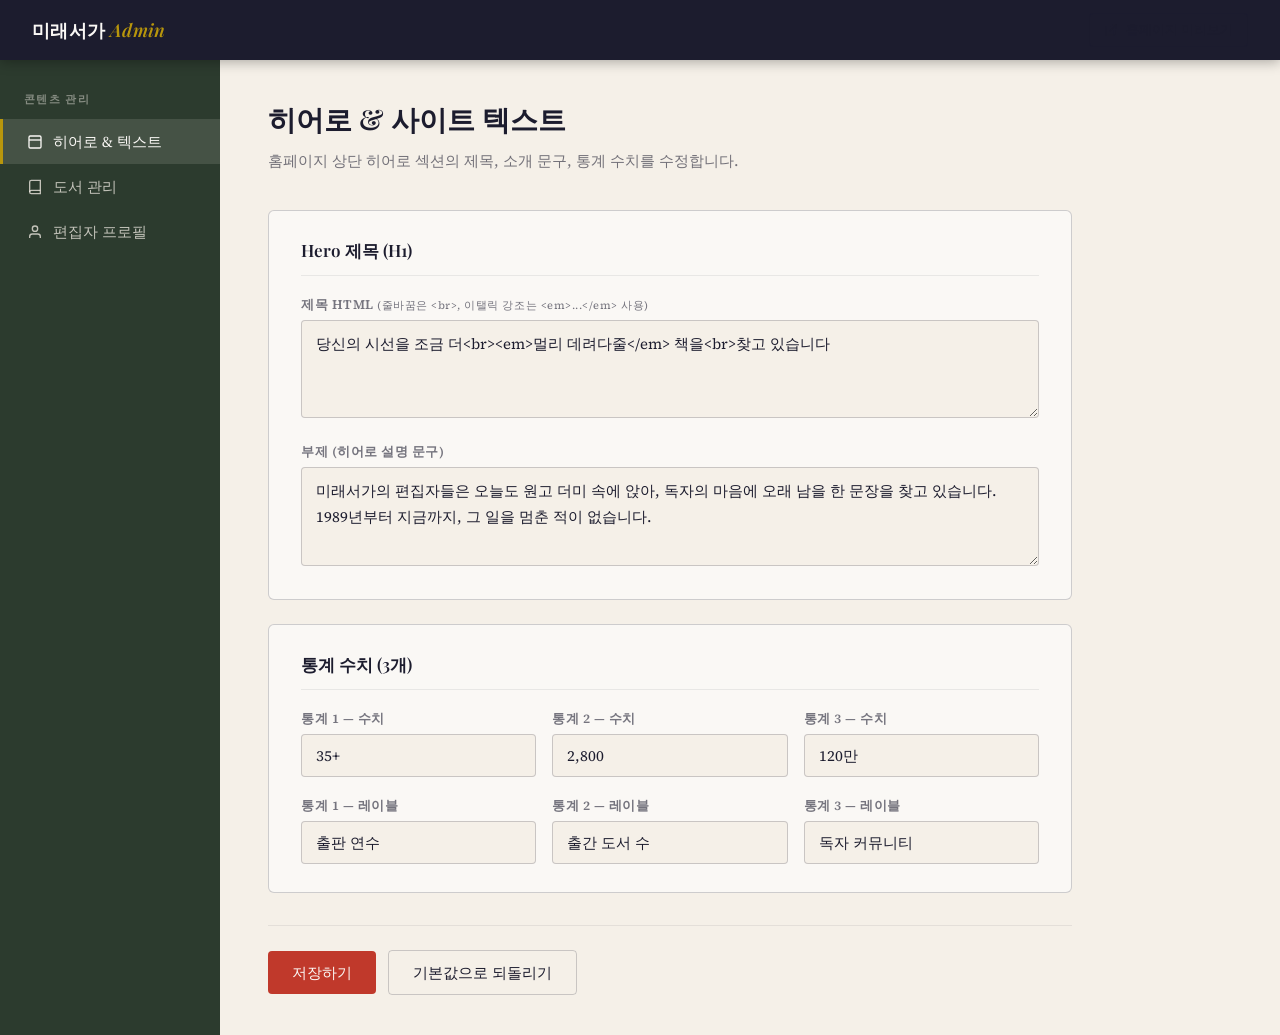
==== admin.html @ c682485c "feat: 미래서가 정적 어드민 페이지 + CMS 로더 추가 admin.html — localStorage 기반 콘텐츠 관리 어드민 - 히어로 H1/부제/통계 수치 편집 - 신간/" ====
<!DOCTYPE html>
<html lang="ko">
<head>
  <meta charset="UTF-8">
  <meta name="viewport" content="width=device-width, initial-scale=1.0">
  <title>미래서가 어드민</title>
  <link rel="preconnect" href="https://fonts.googleapis.com">
  <link rel="preconnect" href="https://fonts.gstatic.com" crossorigin>
  <link href="https://fonts.googleapis.com/css2?family=Playfair+Display:wght@400;600;700&family=Source+Serif+4:opsz,wght@8..60,300;8..60,400;8..60,600&display=swap" rel="stylesheet">
  <style>
    :root {
      --ink:       #1C1C2E;
      --parchment: #F5F0E8;
      --parch-lt:  #FAF8F5;
      --vermilion: #C0392B;
      --verm-dk:   #9B2D22;
      --gold:      #B8960C;
      --moss:      #2C3B2E;
      --ink-60:    rgba(28,28,46,0.6);
      --ink-20:    rgba(28,28,46,0.2);
      --ink-08:    rgba(28,28,46,0.08);
      --success:   #2C6E49;
      --font-d: 'Playfair Display', Georgia, serif;
      --font-b: 'Source Serif 4', Georgia, serif;
      --radius: 6px;
      --shadow: 0 2px 8px rgba(28,28,46,0.1);
    }

    *, *::before, *::after { box-sizing: border-box; margin: 0; padding: 0; }

    body {
      font-family: var(--font-b);
      background: var(--parchment);
      color: var(--ink);
      min-height: 100vh;
    }

    /* ── TOP BAR ── */
    .topbar {
      position: sticky;
      top: 0;
      z-index: 100;
      background: var(--ink);
      color: var(--parch-lt);
      display: flex;
      align-items: center;
      justify-content: space-between;
      padding: 0 32px;
      height: 60px;
      box-shadow: 0 2px 12px rgba(0,0,0,0.3);
    }
    .topbar__brand {
      font-family: var(--font-d);
      font-size: 1.125rem;
      font-weight: 600;
      letter-spacing: 0.02em;
    }
    .topbar__brand span {
      color: var(--gold);
      font-style: italic;
    }
    .topbar__actions { display: flex; gap: 12px; align-items: center; }

    /* ── LAYOUT ── */
    .layout {
      display: grid;
      grid-template-columns: 220px 1fr;
      min-height: calc(100vh - 60px);
    }

    /* ── SIDEBAR ── */
    .sidebar {
      background: var(--moss);
      padding: 32px 0;
    }
    .sidebar__label {
      font-family: var(--font-b);
      font-size: 0.6875rem;
      font-weight: 600;
      letter-spacing: 0.12em;
      text-transform: uppercase;
      color: rgba(245,240,232,0.45);
      padding: 0 24px 12px;
    }
    .sidebar__nav { list-style: none; }
    .sidebar__nav li { display: block; }
    .sidebar__nav a {
      display: flex;
      align-items: center;
      gap: 10px;
      padding: 12px 24px;
      color: rgba(245,240,232,0.75);
      text-decoration: none;
      font-size: 0.9375rem;
      border-left: 3px solid transparent;
      transition: all 0.2s;
    }
    .sidebar__nav a:hover {
      background: rgba(245,240,232,0.08);
      color: var(--parch-lt);
    }
    .sidebar__nav a.active {
      background: rgba(245,240,232,0.12);
      color: var(--parch-lt);
      border-left-color: var(--gold);
    }
    .sidebar__nav a svg { width: 16px; height: 16px; flex-shrink: 0; }

    /* ── MAIN ── */
    .main {
      padding: 40px 48px;
      max-width: 900px;
    }

    .section-panel { display: none; }
    .section-panel.active { display: block; }

    .panel-title {
      font-family: var(--font-d);
      font-size: 1.75rem;
      font-weight: 600;
      margin-bottom: 8px;
    }
    .panel-desc {
      color: var(--ink-60);
      font-size: 0.9375rem;
      margin-bottom: 36px;
      line-height: 1.7;
    }

    /* ── CARD ── */
    .card {
      background: var(--parch-lt);
      border: 1px solid var(--ink-20);
      border-radius: var(--radius);
      padding: 28px 32px;
      margin-bottom: 24px;
    }
    .card__title {
      font-family: var(--font-d);
      font-size: 1.0625rem;
      font-weight: 600;
      margin-bottom: 20px;
      padding-bottom: 12px;
      border-bottom: 1px solid var(--ink-08);
    }

    /* ── FORM ── */
    .field { margin-bottom: 20px; }
    .field:last-child { margin-bottom: 0; }

    label {
      display: block;
      font-size: 0.8125rem;
      font-weight: 600;
      letter-spacing: 0.04em;
      margin-bottom: 6px;
      color: var(--ink-60);
    }

    input[type="text"],
    input[type="number"],
    textarea,
    select {
      width: 100%;
      padding: 10px 14px;
      font-family: var(--font-b);
      font-size: 0.9375rem;
      color: var(--ink);
      background: var(--parchment);
      border: 1px solid var(--ink-20);
      border-radius: 4px;
      outline: none;
      transition: border-color 0.2s;
    }
    input:focus, textarea:focus, select:focus {
      border-color: var(--vermilion);
    }
    textarea { resize: vertical; line-height: 1.7; }

    .field-row {
      display: grid;
      grid-template-columns: 1fr 1fr;
      gap: 16px;
    }
    .field-row--3 { grid-template-columns: 1fr 1fr 1fr; }

    /* ── BOOK ITEM ── */
    .book-item {
      border: 1px solid var(--ink-20);
      border-radius: var(--radius);
      padding: 20px 24px;
      margin-bottom: 16px;
      background: var(--parchment);
      position: relative;
    }
    .book-item__header {
      display: flex;
      align-items: center;
      justify-content: space-between;
      margin-bottom: 16px;
      cursor: pointer;
      user-select: none;
    }
    .book-item__num {
      font-family: var(--font-d);
      font-size: 0.875rem;
      font-weight: 600;
      color: var(--gold);
    }
    .book-item__preview {
      font-size: 0.9rem;
      color: var(--ink-60);
      flex: 1;
      margin-left: 12px;
    }
    .book-item__toggle {
      background: none;
      border: 1px solid var(--ink-20);
      border-radius: 4px;
      padding: 4px 10px;
      font-size: 0.8rem;
      font-family: var(--font-b);
      cursor: pointer;
      color: var(--ink-60);
      transition: all 0.2s;
    }
    .book-item__toggle:hover { border-color: var(--vermilion); color: var(--vermilion); }
    .book-item__fields { display: none; }
    .book-item__fields.open { display: block; }

    /* ── BADGE SELECT ── */
    .badge-options { display: flex; gap: 8px; flex-wrap: wrap; margin-top: 4px; }
    .badge-opt {
      padding: 5px 14px;
      border-radius: 20px;
      border: 1px solid var(--ink-20);
      font-size: 0.8125rem;
      font-family: var(--font-b);
      cursor: pointer;
      background: transparent;
      color: var(--ink-60);
      transition: all 0.2s;
    }
    .badge-opt.selected {
      background: var(--vermilion);
      border-color: var(--vermilion);
      color: var(--parch-lt);
    }
    .badge-opt[data-val=""] { background: var(--ink-08); border-color: transparent; }

    /* ── BUTTONS ── */
    .btn {
      display: inline-flex;
      align-items: center;
      gap: 8px;
      padding: 11px 24px;
      border-radius: 4px;
      font-family: var(--font-b);
      font-size: 0.9375rem;
      cursor: pointer;
      border: none;
      transition: all 0.2s;
      text-decoration: none;
    }
    .btn--primary {
      background: var(--vermilion);
      color: var(--parch-lt);
    }
    .btn--primary:hover { background: var(--verm-dk); }
    .btn--ghost {
      background: transparent;
      color: var(--ink);
      border: 1px solid var(--ink-20);
    }
    .btn--ghost:hover { border-color: var(--ink); }
    .btn--success {
      background: var(--success);
      color: var(--parch-lt);
    }
    .btn--sm {
      padding: 7px 14px;
      font-size: 0.8125rem;
    }

    .action-bar {
      display: flex;
      align-items: center;
      gap: 12px;
      margin-top: 32px;
      padding-top: 24px;
      border-top: 1px solid var(--ink-08);
    }

    /* ── TOAST ── */
    .toast {
      position: fixed;
      bottom: 32px;
      right: 32px;
      background: var(--moss);
      color: var(--parch-lt);
      padding: 14px 24px;
      border-radius: var(--radius);
      font-size: 0.9375rem;
      box-shadow: 0 4px 16px rgba(0,0,0,0.2);
      transform: translateY(20px);
      opacity: 0;
      transition: all 0.3s;
      z-index: 999;
      pointer-events: none;
    }
    .toast.show { transform: translateY(0); opacity: 1; }
    .toast.error { background: var(--vermilion); }

    /* ── STAT ROWS ── */
    .stat-grid { display: grid; grid-template-columns: 1fr 1fr 1fr; gap: 16px; }

    /* ── COVER PREVIEW ── */
    .cover-preview {
      width: 48px;
      height: 64px;
      border-radius: 2px;
      flex-shrink: 0;
      display: inline-block;
    }

    /* match cover colors from mirae-seoga.html */
    .cover--1 { background: linear-gradient(145deg, #2C3B2E 0%, #1a2418 100%); }
    .cover--2 { background: linear-gradient(145deg, #3D5A7A 0%, #243650 100%); }
    .cover--3 { background: linear-gradient(145deg, #7A3D3D 0%, #501f1f 100%); }
    .cover--4 { background: linear-gradient(145deg, #7A6B3D 0%, #50421f 100%); }
    .cover--5 { background: linear-gradient(145deg, #1C1C2E 0%, #0e0e17 100%); }
    .cover--6 { background: linear-gradient(145deg, #4A6741 0%, #2d4028 100%); }
    .cover--7 { background: linear-gradient(145deg, #C0392B 0%, #7B2419 100%); }
    .cover--8 { background: linear-gradient(145deg, #5A4A7A 0%, #362d4d 100%); }

    .book-item__header-left {
      display: flex;
      align-items: center;
      gap: 12px;
      flex: 1;
    }

    .tab-nav {
      display: flex;
      gap: 0;
      margin-bottom: 24px;
      border-bottom: 2px solid var(--ink-20);
    }
    .tab-nav button {
      background: none;
      border: none;
      padding: 12px 24px;
      font-family: var(--font-b);
      font-size: 0.9375rem;
      color: var(--ink-60);
      cursor: pointer;
      border-bottom: 2px solid transparent;
      margin-bottom: -2px;
      transition: all 0.2s;
    }
    .tab-nav button.active {
      color: var(--vermilion);
      border-bottom-color: var(--vermilion);
    }
    .tab-content { display: none; }
    .tab-content.active { display: block; }

    hr.divider { border: none; border-top: 1px solid var(--ink-08); margin: 28px 0; }

    @media (max-width: 768px) {
      .layout { grid-template-columns: 1fr; }
      .sidebar { display: none; }
      .main { padding: 24px 20px; }
      .field-row, .field-row--3, .stat-grid { grid-template-columns: 1fr; }
    }
  </style>
</head>
<body>

<!-- TOP BAR -->
<header class="topbar">
  <div class="topbar__brand">미래서가 <span>Admin</span></div>
  <div class="topbar__actions">
    <a href="mirae-seoga.html" target="_blank" class="btn btn--ghost btn--sm">
      <svg width="14" height="14" viewBox="0 0 24 24" fill="none" stroke="currentColor" stroke-width="2"><path d="M18 13v6a2 2 0 0 1-2 2H5a2 2 0 0 1-2-2V8a2 2 0 0 1 2-2h6"/><polyline points="15 3 21 3 21 9"/><line x1="10" y1="14" x2="21" y2="3"/></svg>
      홈페이지 미리보기
    </a>
  </div>
</header>

<div class="layout">

  <!-- SIDEBAR -->
  <aside class="sidebar">
    <p class="sidebar__label">콘텐츠 관리</p>
    <ul class="sidebar__nav">
      <li>
        <a href="#" class="active" data-panel="hero">
          <svg viewBox="0 0 24 24" fill="none" stroke="currentColor" stroke-width="2"><rect x="3" y="3" width="18" height="18" rx="2"/><path d="M3 9h18"/></svg>
          히어로 & 텍스트
        </a>
      </li>
      <li>
        <a href="#" data-panel="books">
          <svg viewBox="0 0 24 24" fill="none" stroke="currentColor" stroke-width="2"><path d="M4 19.5A2.5 2.5 0 0 1 6.5 17H20"/><path d="M6.5 2H20v20H6.5A2.5 2.5 0 0 1 4 19.5v-15A2.5 2.5 0 0 1 6.5 2z"/></svg>
          도서 관리
        </a>
      </li>
      <li>
        <a href="#" data-panel="editor">
          <svg viewBox="0 0 24 24" fill="none" stroke="currentColor" stroke-width="2"><path d="M20 21v-2a4 4 0 0 0-4-4H8a4 4 0 0 0-4 4v2"/><circle cx="12" cy="7" r="4"/></svg>
          편집자 프로필
        </a>
      </li>
    </ul>
  </aside>

  <!-- MAIN -->
  <main class="main">

    <!-- ── HERO PANEL ── -->
    <div class="section-panel active" id="panel-hero">
      <h1 class="panel-title">히어로 & 사이트 텍스트</h1>
      <p class="panel-desc">홈페이지 상단 히어로 섹션의 제목, 소개 문구, 통계 수치를 수정합니다.</p>

      <div class="card">
        <p class="card__title">Hero 제목 (H1)</p>
        <div class="field">
          <label>제목 HTML <small style="font-weight:400; color:var(--ink-60)">(줄바꿈은 &lt;br&gt;, 이탤릭 강조는 &lt;em&gt;...&lt;/em&gt; 사용)</small></label>
          <textarea id="f-hero-h1" rows="3" placeholder="당신의 시선을 조금 더&lt;br&gt;&lt;em&gt;멀리 데려다줄&lt;/em&gt; 책을&lt;br&gt;찾고 있습니다"></textarea>
        </div>
        <div class="field">
          <label>부제 (히어로 설명 문구)</label>
          <textarea id="f-hero-subtext" rows="3" placeholder="미래서가의 편집자들은 오늘도..."></textarea>
        </div>
      </div>

      <div class="card">
        <p class="card__title">통계 수치 (3개)</p>
        <div class="stat-grid" id="stats-container"></div>
      </div>

      <div class="action-bar">
        <button class="btn btn--primary" onclick="saveHero()">저장하기</button>
        <button class="btn btn--ghost" onclick="resetHero()">기본값으로 되돌리기</button>
      </div>
    </div>

    <!-- ── BOOKS PANEL ── -->
    <div class="section-panel" id="panel-books">
      <h1 class="panel-title">도서 관리</h1>
      <p class="panel-desc">신간 탭과 베스트셀러 탭의 도서 목록을 수정합니다. 각 탭 최대 4권.</p>

      <div class="tab-nav">
        <button class="active" data-books-tab="new">신간 도서</button>
        <button data-books-tab="best">베스트셀러</button>
      </div>

      <div class="tab-content active" id="books-tab-new">
        <div id="books-new-list"></div>
      </div>
      <div class="tab-content" id="books-tab-best">
        <div id="books-best-list"></div>
      </div>

      <div class="action-bar">
        <button class="btn btn--primary" onclick="saveBooks()">저장하기</button>
        <button class="btn btn--ghost" onclick="resetBooks()">기본값으로 되돌리기</button>
      </div>
    </div>

    <!-- ── EDITOR PANEL ── -->
    <div class="section-panel" id="panel-editor">
      <h1 class="panel-title">편집자 프로필</h1>
      <p class="panel-desc">홈페이지 '편집자의 말' 섹션 인용구, 본문, 서명을 수정합니다.</p>

      <div class="card">
        <p class="card__title">인용구 (blockquote)</p>
        <div class="field">
          <label>편집자 인용 문구</label>
          <textarea id="f-ed-quote" rows="3" placeholder="책 한 권이 세상에 나오기까지..."></textarea>
        </div>
      </div>

      <div class="card">
        <p class="card__title">편집자의 말 본문</p>
        <div class="field">
          <label>첫 번째 문단</label>
          <textarea id="f-ed-body1" rows="4"></textarea>
        </div>
        <div class="field">
          <label>두 번째 문단</label>
          <textarea id="f-ed-body2" rows="4"></textarea>
        </div>
      </div>

      <div class="card">
        <p class="card__title">서명</p>
        <div class="field">
          <label>서명 텍스트 (직함 + 이름)</label>
          <input type="text" id="f-ed-sig" placeholder="미래서가 편집장  김서연">
        </div>
      </div>

      <div class="action-bar">
        <button class="btn btn--primary" onclick="saveEditor()">저장하기</button>
        <button class="btn btn--ghost" onclick="resetEditor()">기본값으로 되돌리기</button>
      </div>
    </div>

  </main>
</div>

<!-- TOAST -->
<div class="toast" id="toast"></div>

<script>
// ── DEFAULT DATA ──
var DEFAULTS = {
  hero: {
    h1: '당신의 시선을 조금 더<br><em>멀리 데려다줄</em> 책을<br>찾고 있습니다',
    subtext: '미래서가의 편집자들은 오늘도 원고 더미 속에 앉아, 독자의 마음에 오래 남을 한 문장을 찾고 있습니다. 1989년부터 지금까지, 그 일을 멈춘 적이 없습니다.',
    stats: [
      { num: '35+',   label: '출판 연수' },
      { num: '2,800', label: '출간 도서 수' },
      { num: '120만', label: '독자 커뮤니티' }
    ]
  },
  books: {
    newArrivals: [
      { title: '적막의 도서관', author: '김도윤', genre: '소설',  price: '16,800원', badge: '신간',  coverClass: 'cover--1' },
      { title: '여름이 오래',   author: '이하은', genre: '소설',  price: '15,000원', badge: '신간',  coverClass: 'cover--2' },
      { title: '북쪽의 언어',   author: '박서준', genre: '인문',  price: '18,000원', badge: '',     coverClass: 'cover--3' },
      { title: '오래된 정원의 시간', author: '최지영', genre: '에세이', price: '14,500원', badge: '화제작', coverClass: 'cover--4' }
    ],
    bestsellers: [
      { title: '밤의 목소리', author: '정수아', genre: '소설', price: '16,000원', badge: '1위', coverClass: 'cover--5' },
      { title: '철학의 위로', author: '한유진', genre: '철학', price: '17,000원', badge: '2위', coverClass: 'cover--6' },
      { title: '백 년의 편지', author: '오민준', genre: '역사', price: '19,500원', badge: '3위', coverClass: 'cover--7' },
      { title: '조용한 혁명', author: '임지현', genre: '사회', price: '15,800원', badge: '',    coverClass: 'cover--8' }
    ]
  },
  editor: {
    quote: '책 한 권이 세상에 나오기까지, 수십 번의 퇴고와 수백 번의 망설임이 있습니다. 우리가 독자에게 건네는 것은 종이와 잉크가 아니라, 오래 품어온 질문입니다.',
    body1: '미래서가는 빠르게 만들지 않습니다. 한 권의 책이 독자의 손에 닿기까지, 때로는 3년이 걸리기도 합니다. 그 시간 동안 편집자는 저자와 함께 앉아, 문장 하나하나가 제 무게를 갖도록 다듬습니다.',
    body2: '우리가 출판하는 것은 정보가 아닙니다. 독자의 삶에 오래 남을 경험입니다. 그 믿음이 1989년부터 지금까지 미래서가를 움직이게 하는 힘입니다.',
    sig: '미래서가 편집장  김서연'
  }
};

var COVER_CLASSES = ['cover--1','cover--2','cover--3','cover--4','cover--5','cover--6','cover--7','cover--8'];
var BADGE_OPTIONS = ['신간','화제작','추천','베스트','1위','2위','3위','4위',''];

// ── STORAGE ──
function load() {
  try {
    var raw = localStorage.getItem('miraeSeogaData');
    return raw ? JSON.parse(raw) : JSON.parse(JSON.stringify(DEFAULTS));
  } catch(e) {
    return JSON.parse(JSON.stringify(DEFAULTS));
  }
}

function save(data) {
  localStorage.setItem('miraeSeogaData', JSON.stringify(data));
}

// ── TOAST ──
function showToast(msg, isError) {
  var el = document.getElementById('toast');
  el.textContent = msg;
  el.className = 'toast show' + (isError ? ' error' : '');
  clearTimeout(el._t);
  el._t = setTimeout(function(){ el.className = 'toast'; }, 2800);
}

// ── SIDEBAR NAV ──
document.querySelectorAll('.sidebar__nav a').forEach(function(a) {
  a.addEventListener('click', function(e) {
    e.preventDefault();
    var panel = a.dataset.panel;
    document.querySelectorAll('.sidebar__nav a').forEach(function(x){ x.classList.remove('active'); });
    document.querySelectorAll('.section-panel').forEach(function(x){ x.classList.remove('active'); });
    a.classList.add('active');
    document.getElementById('panel-' + panel).classList.add('active');
  });
});

// ── BOOKS TAB NAV ──
document.querySelectorAll('[data-books-tab]').forEach(function(btn) {
  btn.addEventListener('click', function() {
    var tab = btn.dataset.booksTab;
    document.querySelectorAll('[data-books-tab]').forEach(function(b){ b.classList.remove('active'); });
    document.querySelectorAll('.tab-content').forEach(function(c){ c.classList.remove('active'); });
    btn.classList.add('active');
    document.getElementById('books-tab-' + tab).classList.add('active');
  });
});

// ── HERO ──
function renderHero(d) {
  document.getElementById('f-hero-h1').value = d.h1 || '';
  document.getElementById('f-hero-subtext').value = d.subtext || '';

  var sc = document.getElementById('stats-container');
  sc.innerHTML = '';
  (d.stats || []).forEach(function(s, i) {
    var div = document.createElement('div');
    div.innerHTML =
      '<div class="field"><label>통계 ' + (i+1) + ' — 수치</label>' +
      '<input type="text" data-stat-i="' + i + '" data-stat-key="num" value="' + esc(s.num) + '"></div>' +
      '<div class="field"><label>통계 ' + (i+1) + ' — 레이블</label>' +
      '<input type="text" data-stat-i="' + i + '" data-stat-key="label" value="' + esc(s.label) + '"></div>';
    sc.appendChild(div);
  });
}

function collectHero(data) {
  data.hero.h1 = document.getElementById('f-hero-h1').value.trim();
  data.hero.subtext = document.getElementById('f-hero-subtext').value.trim();
  document.querySelectorAll('[data-stat-i]').forEach(function(el) {
    var i = parseInt(el.dataset.statI);
    var key = el.dataset.statKey;
    if (!data.hero.stats[i]) data.hero.stats[i] = {};
    data.hero.stats[i][key] = el.value.trim();
  });
}

function saveHero() {
  var data = load();
  collectHero(data);
  save(data);
  showToast('히어로 섹션이 저장되었습니다.');
}

function resetHero() {
  var data = load();
  data.hero = JSON.parse(JSON.stringify(DEFAULTS.hero));
  save(data);
  renderHero(data.hero);
  showToast('기본값으로 되돌렸습니다.');
}

// ── BOOKS ──
function renderBookList(books, containerId, tabKey) {
  var el = document.getElementById(containerId);
  el.innerHTML = '';
  (books || []).forEach(function(b, i) {
    el.appendChild(buildBookItem(b, i, tabKey));
  });
}

function buildBookItem(b, i, tabKey) {
  var wrap = document.createElement('div');
  wrap.className = 'book-item';
  wrap.dataset.idx = i;
  wrap.dataset.tab = tabKey;

  // badge options html
  var badgeHtml = BADGE_OPTIONS.map(function(opt) {
    var sel = (b.badge || '') === opt ? ' selected' : '';
    var label = opt === '' ? '없음' : opt;
    return '<button type="button" class="badge-opt' + sel + '" data-val="' + opt + '">' + label + '</button>';
  }).join('');

  // cover options
  var coverOpts = COVER_CLASSES.map(function(c) {
    var sel = (b.coverClass || 'cover--1') === c ? ' selected="selected"' : '';
    return '<option value="' + c + '"' + sel + '>' + c + '</option>';
  }).join('');

  wrap.innerHTML =
    '<div class="book-item__header">' +
      '<div class="book-item__header-left">' +
        '<div class="cover-preview ' + (b.coverClass || 'cover--1') + '"></div>' +
        '<span class="book-item__num">#' + (i+1) + '</span>' +
        '<span class="book-item__preview">' + esc(b.title || '제목 없음') + ' — ' + esc(b.author || '') + '</span>' +
      '</div>' +
      '<button type="button" class="book-item__toggle">편집</button>' +
    '</div>' +
    '<div class="book-item__fields">' +
      '<div class="field-row">' +
        '<div class="field"><label>제목</label><input type="text" name="title" value="' + esc(b.title) + '"></div>' +
        '<div class="field"><label>저자</label><input type="text" name="author" value="' + esc(b.author) + '"></div>' +
      '</div>' +
      '<div class="field-row--3 field-row">' +
        '<div class="field"><label>장르</label><input type="text" name="genre" value="' + esc(b.genre||'') + '"></div>' +
        '<div class="field"><label>가격</label><input type="text" name="price" value="' + esc(b.price||'') + '"></div>' +
        '<div class="field"><label>커버 색상</label><select name="coverClass">' + coverOpts + '</select></div>' +
      '</div>' +
      '<div class="field"><label>배지</label><div class="badge-options">' + badgeHtml + '</div></div>' +
    '</div>';

  // toggle expand
  wrap.querySelector('.book-item__toggle').addEventListener('click', function() {
    var fields = wrap.querySelector('.book-item__fields');
    var isOpen = fields.classList.toggle('open');
    this.textContent = isOpen ? '접기' : '편집';
  });

  // badge select
  wrap.querySelectorAll('.badge-opt').forEach(function(btn) {
    btn.addEventListener('click', function() {
      wrap.querySelectorAll('.badge-opt').forEach(function(b){ b.classList.remove('selected'); });
      btn.classList.add('selected');
    });
  });

  // live preview cover
  wrap.querySelector('select[name="coverClass"]').addEventListener('change', function() {
    var prev = wrap.querySelector('.cover-preview');
    prev.className = 'cover-preview ' + this.value;
  });

  // live preview title
  wrap.querySelector('input[name="title"]').addEventListener('input', function() {
    wrap.querySelector('.book-item__preview').textContent =
      this.value + ' — ' + (wrap.querySelector('input[name="author"]').value || '');
  });

  return wrap;
}

function collectBooks(data) {
  ['new','best'].forEach(function(tab) {
    var key = tab === 'new' ? 'newArrivals' : 'bestsellers';
    var listId = 'books-' + tab + '-list';
    var items = document.querySelectorAll('#' + listId + ' .book-item');
    data.books[key] = Array.from(items).map(function(item) {
      var selBadge = item.querySelector('.badge-opt.selected');
      return {
        title:      item.querySelector('input[name="title"]').value.trim(),
        author:     item.querySelector('input[name="author"]').value.trim(),
        genre:      item.querySelector('input[name="genre"]').value.trim(),
        price:      item.querySelector('input[name="price"]').value.trim(),
        coverClass: item.querySelector('select[name="coverClass"]').value,
        badge:      selBadge ? selBadge.dataset.val : ''
      };
    });
  });
}

function saveBooks() {
  var data = load();
  collectBooks(data);
  save(data);
  showToast('도서 목록이 저장되었습니다.');
}

function resetBooks() {
  var data = load();
  data.books = JSON.parse(JSON.stringify(DEFAULTS.books));
  save(data);
  renderBookList(data.books.newArrivals, 'books-new-list', 'new');
  renderBookList(data.books.bestsellers, 'books-best-list', 'best');
  showToast('기본값으로 되돌렸습니다.');
}

// ── EDITOR ──
function renderEditor(d) {
  document.getElementById('f-ed-quote').value = d.quote || '';
  document.getElementById('f-ed-body1').value = d.body1 || '';
  document.getElementById('f-ed-body2').value = d.body2 || '';
  document.getElementById('f-ed-sig').value   = d.sig   || '';
}

function saveEditor() {
  var data = load();
  data.editor.quote = document.getElementById('f-ed-quote').value.trim();
  data.editor.body1 = document.getElementById('f-ed-body1').value.trim();
  data.editor.body2 = document.getElementById('f-ed-body2').value.trim();
  data.editor.sig   = document.getElementById('f-ed-sig').value.trim();
  save(data);
  showToast('편집자 프로필이 저장되었습니다.');
}

function resetEditor() {
  var data = load();
  data.editor = JSON.parse(JSON.stringify(DEFAULTS.editor));
  save(data);
  renderEditor(data.editor);
  showToast('기본값으로 되돌렸습니다.');
}

// ── UTILS ──
function esc(s) {
  return String(s || '').replace(/&/g,'&amp;').replace(/</g,'&lt;').replace(/>/g,'&gt;').replace(/"/g,'&quot;');
}

// ── INIT ──
(function init() {
  var data = load();
  renderHero(data.hero);
  renderBookList(data.books.newArrivals, 'books-new-list', 'new');
  renderBookList(data.books.bestsellers, 'books-best-list', 'best');
  renderEditor(data.editor);
})();
</script>
</body>
</html>
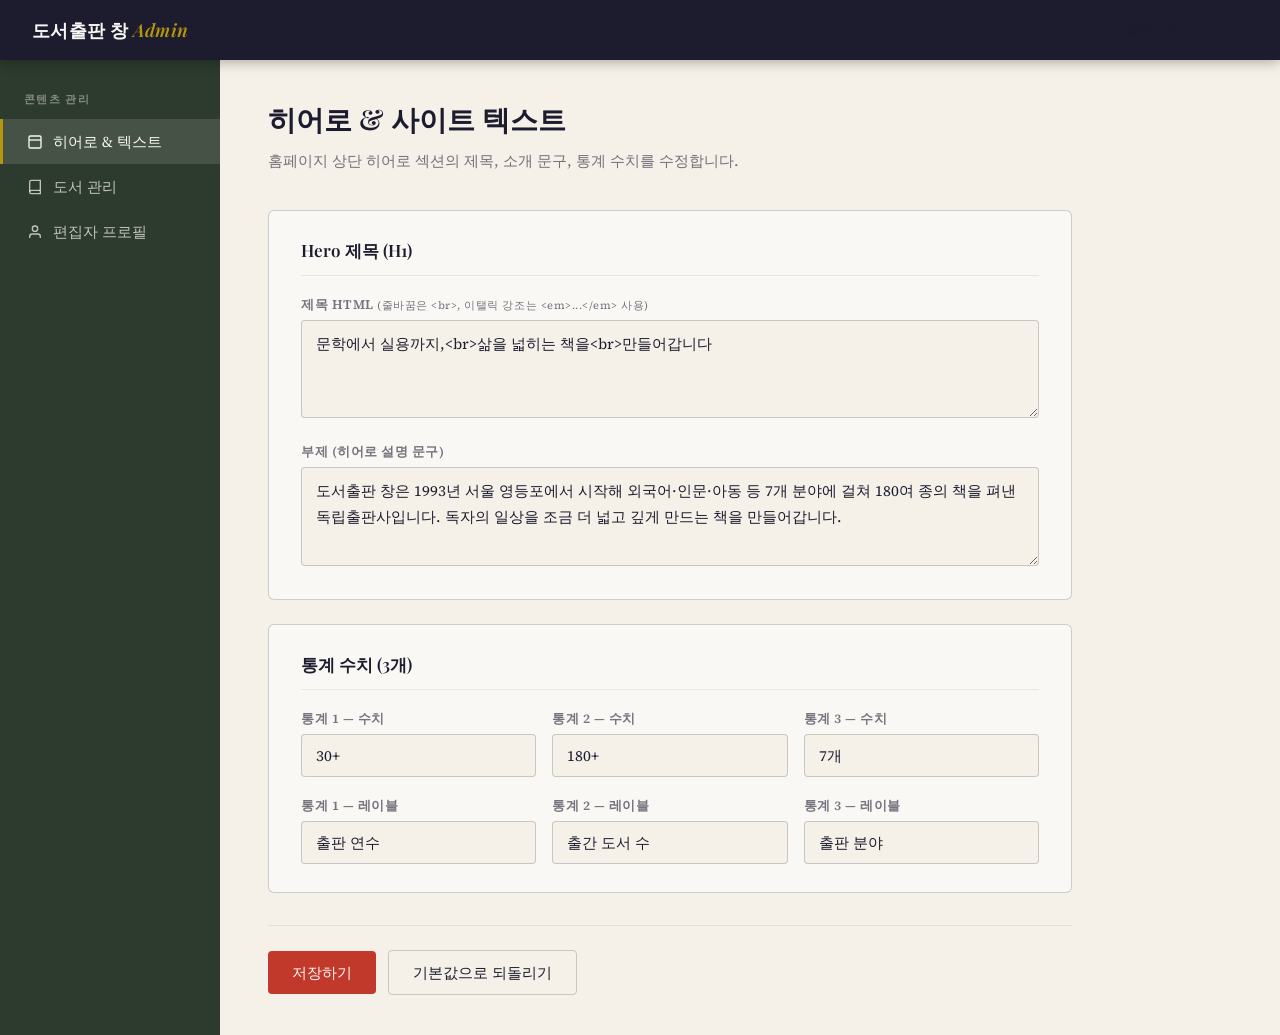
==== commit 047365b3: "feat: 도서출판 창 실제 콘텐츠 마이그레이션 changbook.com의 실제 도서, 출판사 정보, 연락처를 mirae-seoga.html에 반영. admin.html DEFAU" ====
--- a/admin.html
+++ b/admin.html
@@ -3,7 +3,7 @@
 <head>
   <meta charset="UTF-8">
   <meta name="viewport" content="width=device-width, initial-scale=1.0">
-  <title>미래서가 어드민</title>
+  <title>도서출판 창 어드민</title>
   <link rel="preconnect" href="https://fonts.googleapis.com">
   <link rel="preconnect" href="https://fonts.gstatic.com" crossorigin>
   <link href="https://fonts.googleapis.com/css2?family=Playfair+Display:wght@400;600;700&family=Source+Serif+4:opsz,wght@8..60,300;8..60,400;8..60,600&display=swap" rel="stylesheet">
@@ -380,7 +380,7 @@
 
 <!-- TOP BAR -->
 <header class="topbar">
-  <div class="topbar__brand">미래서가 <span>Admin</span></div>
+  <div class="topbar__brand">도서출판 창 <span>Admin</span></div>
   <div class="topbar__actions">
     <a href="mirae-seoga.html" target="_blank" class="btn btn--ghost btn--sm">
       <svg width="14" height="14" viewBox="0 0 24 24" fill="none" stroke="currentColor" stroke-width="2"><path d="M18 13v6a2 2 0 0 1-2 2H5a2 2 0 0 1-2-2V8a2 2 0 0 1 2-2h6"/><polyline points="15 3 21 3 21 9"/><line x1="10" y1="14" x2="21" y2="3"/></svg>
@@ -432,7 +432,7 @@
         </div>
         <div class="field">
           <label>부제 (히어로 설명 문구)</label>
-          <textarea id="f-hero-subtext" rows="3" placeholder="미래서가의 편집자들은 오늘도..."></textarea>
+          <textarea id="f-hero-subtext" rows="3" placeholder="도서출판 창은 1993년 서울 영등포에서 시작해..."></textarea>
         </div>
       </div>
 
@@ -499,7 +499,7 @@
         <p class="card__title">서명</p>
         <div class="field">
           <label>서명 텍스트 (직함 + 이름)</label>
-          <input type="text" id="f-ed-sig" placeholder="미래서가 편집장  김서연">
+          <input type="text" id="f-ed-sig" placeholder="도서출판 창 대표  이규인">
         </div>
       </div>
 
@@ -519,33 +519,33 @@
 // ── DEFAULT DATA ──
 var DEFAULTS = {
   hero: {
-    h1: '당신의 시선을 조금 더<br><em>멀리 데려다줄</em> 책을<br>찾고 있습니다',
-    subtext: '미래서가의 편집자들은 오늘도 원고 더미 속에 앉아, 독자의 마음에 오래 남을 한 문장을 찾고 있습니다. 1989년부터 지금까지, 그 일을 멈춘 적이 없습니다.',
+    h1: '문학에서 실용까지,<br>삶을 넓히는 책을<br>만들어갑니다',
+    subtext: '도서출판 창은 1993년 서울 영등포에서 시작해 외국어·인문·아동 등 7개 분야에 걸쳐 180여 종의 책을 펴낸 독립출판사입니다. 독자의 일상을 조금 더 넓고 깊게 만드는 책을 만들어갑니다.',
     stats: [
-      { num: '35+',   label: '출판 연수' },
-      { num: '2,800', label: '출간 도서 수' },
-      { num: '120만', label: '독자 커뮤니티' }
+      { num: '30+',  label: '출판 연수' },
+      { num: '180+', label: '출간 도서 수' },
+      { num: '7개',  label: '출판 분야' }
     ]
   },
   books: {
     newArrivals: [
-      { title: '적막의 도서관', author: '김도윤', genre: '소설',  price: '16,800원', badge: '신간',  coverClass: 'cover--1' },
-      { title: '여름이 오래',   author: '이하은', genre: '소설',  price: '15,000원', badge: '신간',  coverClass: 'cover--2' },
-      { title: '북쪽의 언어',   author: '박서준', genre: '인문',  price: '18,000원', badge: '',     coverClass: 'cover--3' },
-      { title: '오래된 정원의 시간', author: '최지영', genre: '에세이', price: '14,500원', badge: '화제작', coverClass: 'cover--4' }
+      { title: '왕초보토탈여행 베트남어회화사전', author: '편집부', genre: '외국어', price: '15,000원', badge: '신간', coverClass: 'cover--1' },
+      { title: '한국 야생 버섯도감 新개정',       author: '편집부', genre: '건강',   price: '46,000원', badge: '신간', coverClass: 'cover--2' },
+      { title: '3단계 왕초보 영어 쓰기교본',      author: '편집부', genre: '외국어', price: '12,000원', badge: '신간', coverClass: 'cover--3' },
+      { title: '플래티넘 스도쿠 중급',            author: '편집부', genre: '아동청소년', price: '8,000원', badge: '신간', coverClass: 'cover--4' }
     ],
     bestsellers: [
-      { title: '밤의 목소리', author: '정수아', genre: '소설', price: '16,000원', badge: '1위', coverClass: 'cover--5' },
-      { title: '철학의 위로', author: '한유진', genre: '철학', price: '17,000원', badge: '2위', coverClass: 'cover--6' },
-      { title: '백 년의 편지', author: '오민준', genre: '역사', price: '19,500원', badge: '3위', coverClass: 'cover--7' },
-      { title: '조용한 혁명', author: '임지현', genre: '사회', price: '15,800원', badge: '',    coverClass: 'cover--8' }
+      { title: '카네기 자기관리론',      author: '데일 카네기', genre: '인문', price: '14,000원', badge: '베스트', coverClass: 'cover--5' },
+      { title: '카네기 처세론',          author: '데일 카네기', genre: '인문', price: '14,000원', badge: '베스트', coverClass: 'cover--6' },
+      { title: '명품숨은그림찾기',       author: '편집부',      genre: '아동청소년', price: '12,000원', badge: '추천', coverClass: 'cover--7' },
+      { title: '어린이 스도쿠 입문편',   author: '편집부',      genre: '아동청소년', price: '10,000원', badge: '추천', coverClass: 'cover--8' }
     ]
   },
   editor: {
-    quote: '책 한 권이 세상에 나오기까지, 수십 번의 퇴고와 수백 번의 망설임이 있습니다. 우리가 독자에게 건네는 것은 종이와 잉크가 아니라, 오래 품어온 질문입니다.',
-    body1: '미래서가는 빠르게 만들지 않습니다. 한 권의 책이 독자의 손에 닿기까지, 때로는 3년이 걸리기도 합니다. 그 시간 동안 편집자는 저자와 함께 앉아, 문장 하나하나가 제 무게를 갖도록 다듬습니다.',
-    body2: '우리가 출판하는 것은 정보가 아닙니다. 독자의 삶에 오래 남을 경험입니다. 그 믿음이 1989년부터 지금까지 미래서가를 움직이게 하는 힘입니다.',
-    sig: '미래서가 편집장  김서연'
+    quote: '좋은 책은 독자의 생활을 조금 더 넓고 깊게 만듭니다. 도서출판 창은 그 믿음 하나로 30년 넘게 책을 만들어왔습니다.',
+    body1: '도서출판 창은 외국어 회화, 인문 교양, 아동 학습, 건강 실용에 이르기까지 독자의 실제 삶에 필요한 책을 만드는 데 집중해왔습니다. 화려한 마케팅보다 책 한 권이 독자의 손에서 오래 머물기를 바랍니다.',
+    body2: '서울 영등포 작은 사무실에서 시작한 창이 180여 종의 책을 세상에 내놓기까지, 저자와 편집자가 함께 원고를 다듬은 시간이 쌓인 결과입니다. 앞으로도 같은 마음으로 책을 만들겠습니다.',
+    sig: '도서출판 창 대표  이규인'
   }
 };
 
